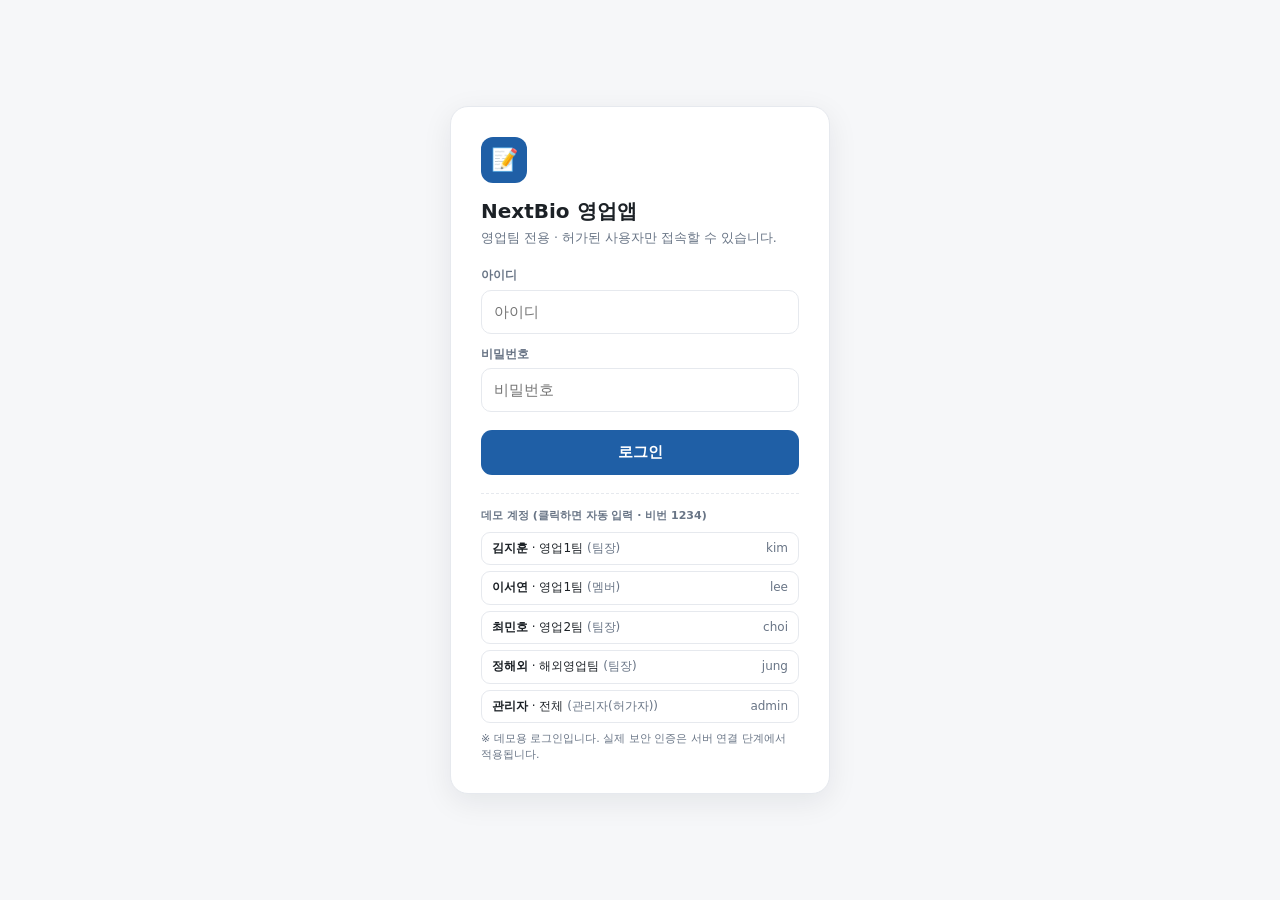
==== login.html @ 7226d125 "NextBio 영업앱 초기 배포 로그인·권한·KPI 대시보드·주문관리(수주~출고지시, 분할출고/유무상샘플) 데모.  Co-Authored-By: Claude Opus 4.8 <no" ====
<!DOCTYPE html>
<html lang="ko">
<head>
<meta charset="UTF-8" />
<meta name="viewport" content="width=device-width, initial-scale=1.0" />
<title>로그인 — NextBio 영업앱</title>
<link rel="stylesheet" href="app.css" />
</head>
<body>
<div class="login-wrap">
  <div class="login-card">
    <div class="logo">📝</div>
    <h1>NextBio 영업앱</h1>
    <div class="sub">영업팀 전용 · 허가된 사용자만 접속할 수 있습니다.</div>

    <label>아이디</label>
    <input type="text" id="id" placeholder="아이디" autocomplete="username" />
    <label>비밀번호</label>
    <input type="password" id="pw" placeholder="비밀번호" autocomplete="current-password" onkeydown="if(event.key==='Enter')doLogin()" />
    <button class="btn blue" onclick="doLogin()">로그인</button>
    <div class="login-err" id="err">아이디 또는 비밀번호가 올바르지 않습니다.</div>

    <div class="demo-accts">
      <div class="t">데모 계정 (클릭하면 자동 입력 · 비번 1234)</div>
      <div id="accts"></div>
      <div style="font-size:11px;color:var(--muted);margin-top:8px">※ 데모용 로그인입니다. 실제 보안 인증은 서버 연결 단계에서 적용됩니다.</div>
    </div>
  </div>
</div>

<script src="app.js"></script>
<script>
  if(currentUser()) location.replace('index.html');
  document.getElementById('accts').innerHTML=USERS.map(u=>
    `<div class="acct" onclick="pick('${u.id}')"><span><b>${u.name}</b> · ${u.team} <span class="r">(${u.role})</span></span><span class="r">${u.id}</span></div>`).join('');
  function pick(id){ document.getElementById('id').value=id; document.getElementById('pw').value='1234'; }
  function doLogin(){
    const u=login(document.getElementById('id').value.trim(), document.getElementById('pw').value);
    if(u){ location.href='index.html'; } else { document.getElementById('err').style.display='block'; }
  }
</script>
</body>
</html>
---- app.css ----
/* ===== NextBio 영업앱 공통 스타일 ===== */
:root{
  --bg:#f6f7f9; --surface:#ffffff; --ink:#1c2126; --muted:#697586;
  --line:#e6e9ee; --line2:#f0f2f5;
  --brand:#1f5fa6; --brand-soft:#e6f1fb;        /* 영업 = 블루 */
  --green:#0f6e56; --green-soft:#e1f5ee;
  --accent:#534ab7; --accent-soft:#eeedfe;
  --warn:#b25a17; --warn-soft:#faece7;
  --bad:#b02a4f; --bad-soft:#fbeaf0;
  --shadow:0 1px 2px rgba(16,24,40,.04),0 1px 3px rgba(16,24,40,.06);
}
*{box-sizing:border-box}
html,body{margin:0;padding:0}
body{font-family:"Apple SD Gothic Neo","Malgun Gothic",ui-sans-serif,system-ui,-apple-system,"Segoe UI",sans-serif;
  background:var(--bg);color:var(--ink);-webkit-font-smoothing:antialiased;font-size:14px;line-height:1.45}
a{color:inherit;text-decoration:none}
.app{max-width:1080px;margin:0 auto;padding:0 16px 64px}

/* top bar */
header.top{display:flex;align-items:center;justify-content:space-between;gap:12px;padding:16px 2px 14px;flex-wrap:wrap}
.brand{display:flex;align-items:center;gap:10px}
.logo{width:34px;height:34px;border-radius:9px;background:var(--brand);color:#fff;display:flex;align-items:center;justify-content:center;font-weight:800;font-size:17px;flex:0 0 34px}
.brand b{font-size:17px;font-weight:800}
.brand small{display:block;color:var(--muted);font-size:11px;font-weight:600;margin-top:1px}
.top-actions{display:flex;gap:8px;align-items:center;flex-wrap:wrap}
.homebtn,.reset{font-size:12px;color:var(--muted);background:none;border:1px solid var(--line);padding:6px 11px;border-radius:8px;cursor:pointer;font-weight:600}
.homebtn:hover,.reset:hover{background:var(--line2)}
.userbox{display:flex;align-items:center;gap:8px;font-size:12px}
.userbox .who{font-weight:700}
.userbox .team{font-size:11px;font-weight:700;padding:3px 9px;border-radius:999px;background:var(--brand-soft);color:var(--brand)}
.demo-tag{font-size:11px;font-weight:700;color:var(--accent);background:var(--accent-soft);padding:5px 11px;border-radius:999px}

/* login */
.login-wrap{min-height:100vh;display:flex;align-items:center;justify-content:center;padding:20px}
.login-card{background:var(--surface);border:1px solid var(--line);border-radius:18px;box-shadow:0 8px 30px rgba(16,24,40,.08);padding:30px;max-width:380px;width:100%}
.login-card .logo{width:46px;height:46px;border-radius:12px;font-size:22px;margin-bottom:14px}
.login-card h1{font-size:20px;margin:0 0 3px}
.login-card .sub{color:var(--muted);font-size:12.5px;margin-bottom:20px}
.login-card label{display:block;font-size:12px;font-weight:800;color:var(--muted);margin:12px 0 5px}
.login-card input{width:100%;border:1px solid var(--line);border-radius:10px;padding:12px;font-size:15px;font-family:inherit}
.login-card input:focus{outline:none;border-color:var(--brand);box-shadow:0 0 0 3px var(--brand-soft)}
.login-card .btn{margin-top:18px}
.login-err{color:var(--bad);font-size:12.5px;font-weight:700;margin-top:10px;display:none}
.demo-accts{margin-top:18px;border-top:1px dashed var(--line);padding-top:14px}
.demo-accts .t{font-size:11px;font-weight:800;color:var(--muted);margin-bottom:8px}
.acct{display:flex;justify-content:space-between;align-items:center;gap:8px;font-size:12px;padding:7px 10px;border:1px solid var(--line);border-radius:9px;margin-bottom:6px;cursor:pointer}
.acct:hover{background:var(--line2)}
.acct .r{color:var(--muted)}

/* KPI */
.hub-hello{margin:6px 2px 16px}
.hub-hello h1{font-size:22px;margin:0 0 4px}
.hub-hello p{color:var(--muted);margin:0;font-size:13.5px}
.kpi-grid{display:grid;grid-template-columns:repeat(4,1fr);gap:12px;margin-bottom:16px}
.kpi{background:var(--surface);border:1px solid var(--line);border-radius:14px;padding:16px;box-shadow:var(--shadow)}
.kpi .lab{font-size:12px;color:var(--muted);font-weight:700}
.kpi .val{font-size:24px;font-weight:800;margin:8px 0 2px;letter-spacing:-.01em}
.kpi .val small{font-size:13px;font-weight:700;color:var(--muted)}
.kpi .delta{font-size:12px;font-weight:800}
.kpi .delta.up{color:var(--green)} .kpi .delta.down{color:var(--bad)}
.kpi .foot{font-size:11px;color:var(--muted)}
.kpi.hl{background:linear-gradient(180deg,var(--brand-soft),#fff);border-color:#b8d4ee}

.panelbox{background:var(--surface);border:1px solid var(--line);border-radius:14px;padding:18px;box-shadow:var(--shadow);margin-bottom:14px}
.panelbox h3{margin:0 0 14px;font-size:15px}
.panelbox h3 small{font-weight:600;color:var(--muted);font-size:12px}

/* bar chart */
.chart{display:flex;align-items:flex-end;gap:12px;height:180px;padding-top:10px}
.cgroup{flex:1;display:flex;flex-direction:column;align-items:center;gap:6px;height:100%;justify-content:flex-end}
.cbars{display:flex;align-items:flex-end;gap:4px;height:100%;width:100%;justify-content:center}
.cbar{width:18px;border-radius:5px 5px 0 0;position:relative;transition:height .3s}
.cbar.y1{background:#cfd6df}
.cbar.y2{background:var(--brand)}
.cbar .cval{position:absolute;top:-16px;left:50%;transform:translateX(-50%);font-size:9px;color:var(--muted);white-space:nowrap}
.cmonth{font-size:11px;color:var(--muted);font-weight:700}
.legend{display:flex;gap:14px;margin-top:10px;font-size:11.5px;color:var(--muted)}
.legend span{display:inline-flex;align-items:center;gap:6px}
.legend i{width:11px;height:11px;border-radius:3px;display:inline-block}

.split{display:grid;grid-template-columns:1fr 1fr;gap:14px}
.rank{list-style:none;margin:0;padding:0}
.rank li{display:flex;justify-content:space-between;align-items:center;padding:9px 0;border-top:1px solid var(--line2);font-size:13px}
.rank li:first-child{border-top:0}
.rank .nm{font-weight:600}
.rank .amt{font-weight:800;font-variant-numeric:tabular-nums}
.rank .bar{height:6px;background:var(--brand-soft);border-radius:999px;margin-top:4px}
.rank .bar i{display:block;height:100%;background:var(--brand);border-radius:999px}

.cta{display:block;background:var(--brand);color:#fff;text-align:center;font-weight:800;font-size:15px;padding:14px;border-radius:12px;margin-top:4px}

/* tabs/cards/table/forms (주문관리 공용) */
nav.tabs{display:flex;gap:4px;background:var(--surface);border:1px solid var(--line);border-radius:12px;padding:5px;box-shadow:var(--shadow);overflow-x:auto;margin-bottom:18px}
nav.tabs button{flex:1;min-width:max-content;border:0;background:none;color:var(--muted);font-weight:700;font-size:13.5px;padding:10px 14px;border-radius:8px;cursor:pointer;white-space:nowrap}
nav.tabs button.on{background:var(--ink);color:#fff}
.panel{display:none}.panel.on{display:block;animation:fade .18s ease}
@keyframes fade{from{opacity:0;transform:translateY(3px)}to{opacity:1;transform:none}}
.cards{display:grid;grid-template-columns:repeat(4,1fr);gap:10px;margin-bottom:16px}
.card{background:var(--surface);border:1px solid var(--line);border-radius:13px;padding:13px 15px;box-shadow:var(--shadow)}
.card .lab{font-size:11.5px;color:var(--muted);font-weight:700}.card .val{font-size:23px;font-weight:800;margin:5px 0 1px}.card .foot{font-size:11px;color:var(--muted)}
.card.warn{background:var(--warn-soft);border-color:#f0c4a8}.card.warn *{color:var(--warn)}
.bar2{display:flex;gap:8px;align-items:center;margin-bottom:12px;flex-wrap:wrap}
.seg{display:flex;gap:4px;background:var(--surface);border:1px solid var(--line);border-radius:9px;padding:3px}
.seg button{border:0;background:none;color:var(--muted);font-weight:700;font-size:12.5px;padding:6px 12px;border-radius:7px;cursor:pointer}
.seg button.on{background:var(--brand);color:#fff}
.tablewrap{background:var(--surface);border:1px solid var(--line);border-radius:13px;overflow:hidden;box-shadow:var(--shadow)}
table{width:100%;border-collapse:collapse;font-size:13px}
th,td{text-align:left;padding:11px 14px;border-top:1px solid var(--line2)}
thead th{background:#fafbfc;border-top:0;font-size:11.5px;color:var(--muted);font-weight:800}
tbody tr:hover{background:#fafbfc}
td.num,th.num{text-align:right;font-variant-numeric:tabular-nums}
.code{font-family:ui-monospace,Menlo,monospace;font-size:12px;color:var(--muted)}
.nm b{display:block;font-weight:700}.nm span{font-size:11px;color:var(--muted)}
.qty{font-weight:800}.unit{font-size:10.5px;color:var(--muted);font-weight:600;margin-left:2px}
.pill{display:inline-block;font-size:11px;font-weight:800;padding:3px 9px;border-radius:999px}
.p-warn{background:var(--warn-soft);color:var(--warn)}
.mt{display:inline-block;font-size:11px;font-weight:800;padding:2px 8px;border-radius:999px}
.t-in{background:var(--green-soft);color:var(--green)}.t-prod{background:var(--accent-soft);color:var(--accent)}
.t-cons{background:var(--warn-soft);color:var(--warn)}.t-out{background:var(--bad-soft);color:var(--bad)}.t-adj{background:var(--brand-soft);color:var(--brand)}
.form{background:var(--surface);border:1px solid var(--line);border-radius:14px;padding:20px;box-shadow:var(--shadow)}
.form h3{margin:0 0 4px;font-size:16px}.form .sub{color:var(--muted);font-size:12.5px;margin-bottom:16px}
label.fl{display:block;font-size:12px;font-weight:800;color:var(--muted);margin:13px 0 5px}
.auto{font-size:9.5px;font-weight:800;color:var(--green);background:var(--green-soft);padding:1px 6px;border-radius:999px;margin-left:5px}
input,select{font-family:inherit;font-size:14px;width:100%;border:1px solid var(--line);border-radius:10px;padding:11px 12px;background:var(--surface)}
input:focus,select:focus{outline:none;border-color:var(--brand);box-shadow:0 0 0 3px var(--brand-soft)}
input.ro{background:#f7f8fa;color:var(--muted)}
.row2{display:flex;gap:10px}.row2>div{flex:1}
.big{font-size:22px;font-weight:800}
.btn{margin-top:8px;width:100%;background:var(--ink);color:#fff;border:0;font-weight:800;font-size:15px;padding:13px;border-radius:11px;cursor:pointer}
.btn:hover{opacity:.92}.btn.blue{background:var(--brand)}.ghost{background:none;border:1px solid var(--line);color:var(--ink);font-weight:700}
.edit-btn{font-size:12px;border:1px solid var(--line);background:none;border-radius:8px;padding:5px 10px;cursor:pointer;font-weight:700}
.edit-btn:hover{background:var(--line2)}
.hint{font-size:12px;color:var(--muted);margin-top:8px;line-height:1.6}
.ok-msg{margin-top:14px;background:var(--green-soft);color:var(--green);font-weight:700;font-size:13px;padding:11px 13px;border-radius:10px;display:none}
.note{font-size:12px;color:var(--muted);margin-top:16px;line-height:1.7;border-left:3px solid var(--line);padding-left:12px}
.hist-item{background:var(--surface);border:1px solid var(--line);border-radius:12px;padding:13px 15px;margin-bottom:9px;box-shadow:var(--shadow)}
.modal-bg{display:none;position:fixed;inset:0;background:rgba(20,25,30,.45);z-index:50;align-items:center;justify-content:center;padding:18px}
.modal-bg.on{display:flex}
.modal{background:var(--surface);border-radius:16px;padding:22px;max-width:380px;width:100%;box-shadow:0 12px 40px rgba(0,0,0,.2)}
.modal h3{margin:0 0 14px;font-size:16px}
.readonly-ban{background:var(--warn-soft);color:var(--warn);font-size:12.5px;font-weight:700;padding:10px 13px;border-radius:10px;margin-bottom:14px}

@media(max-width:680px){
  .kpi-grid,.cards{grid-template-columns:repeat(2,1fr)}
  .split{grid-template-columns:1fr}
  .hide-sm{display:none}th.hide-sm,td.hide-sm{display:none}
  .cbar{width:13px}
}
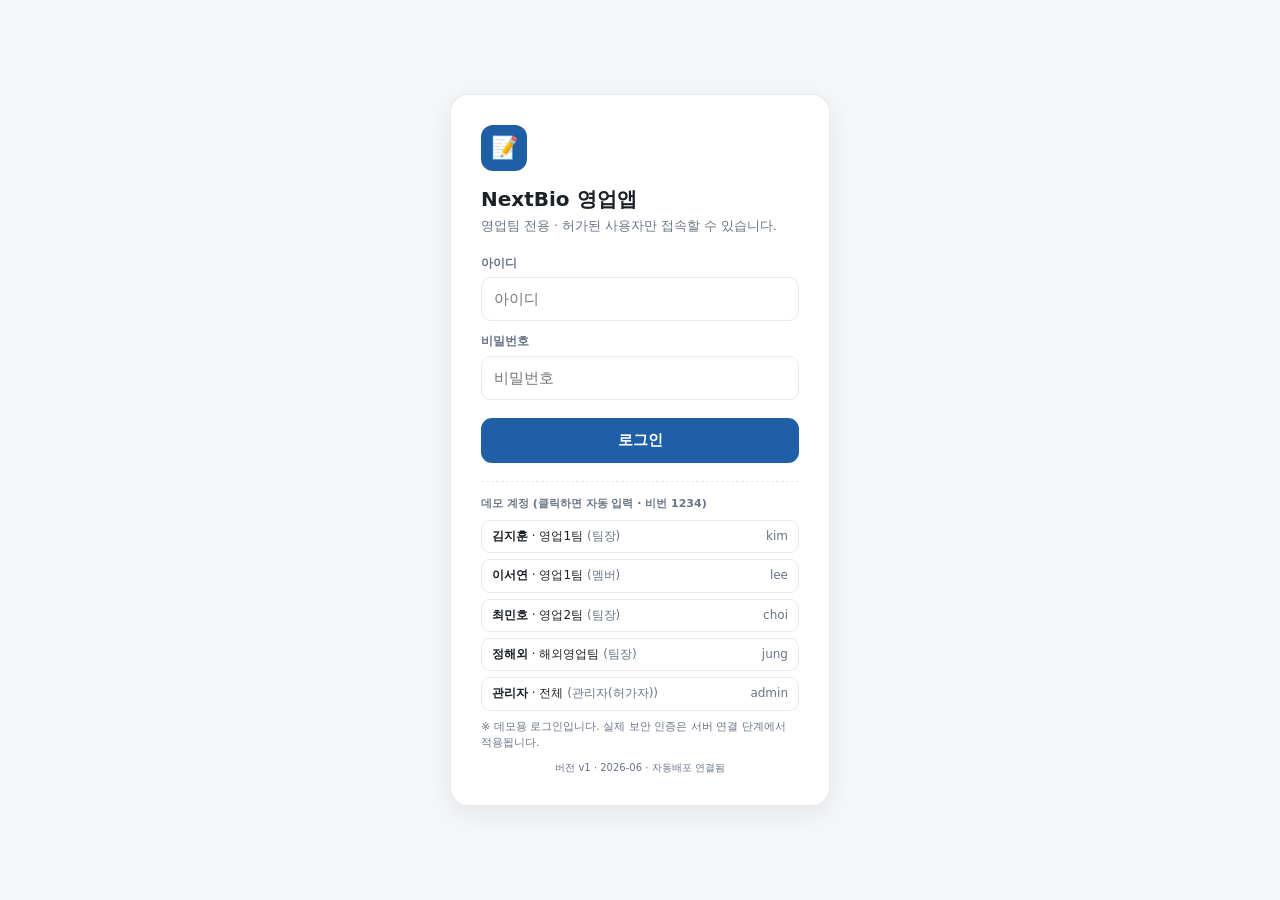
==== commit 7a227ac8: "login 화면에 버전 표시 추가 (자동배포 테스트) Co-Authored-By: Claude Opus 4.8 <noreply@anthropic.com>" ====
--- a/login.html
+++ b/login.html
@@ -24,6 +24,7 @@
       <div class="t">데모 계정 (클릭하면 자동 입력 · 비번 1234)</div>
       <div id="accts"></div>
       <div style="font-size:11px;color:var(--muted);margin-top:8px">※ 데모용 로그인입니다. 실제 보안 인증은 서버 연결 단계에서 적용됩니다.</div>
+      <div style="font-size:10px;color:var(--muted);text-align:center;margin-top:10px">버전 v1 · 2026-06 · 자동배포 연결됨</div>
     </div>
   </div>
 </div>
